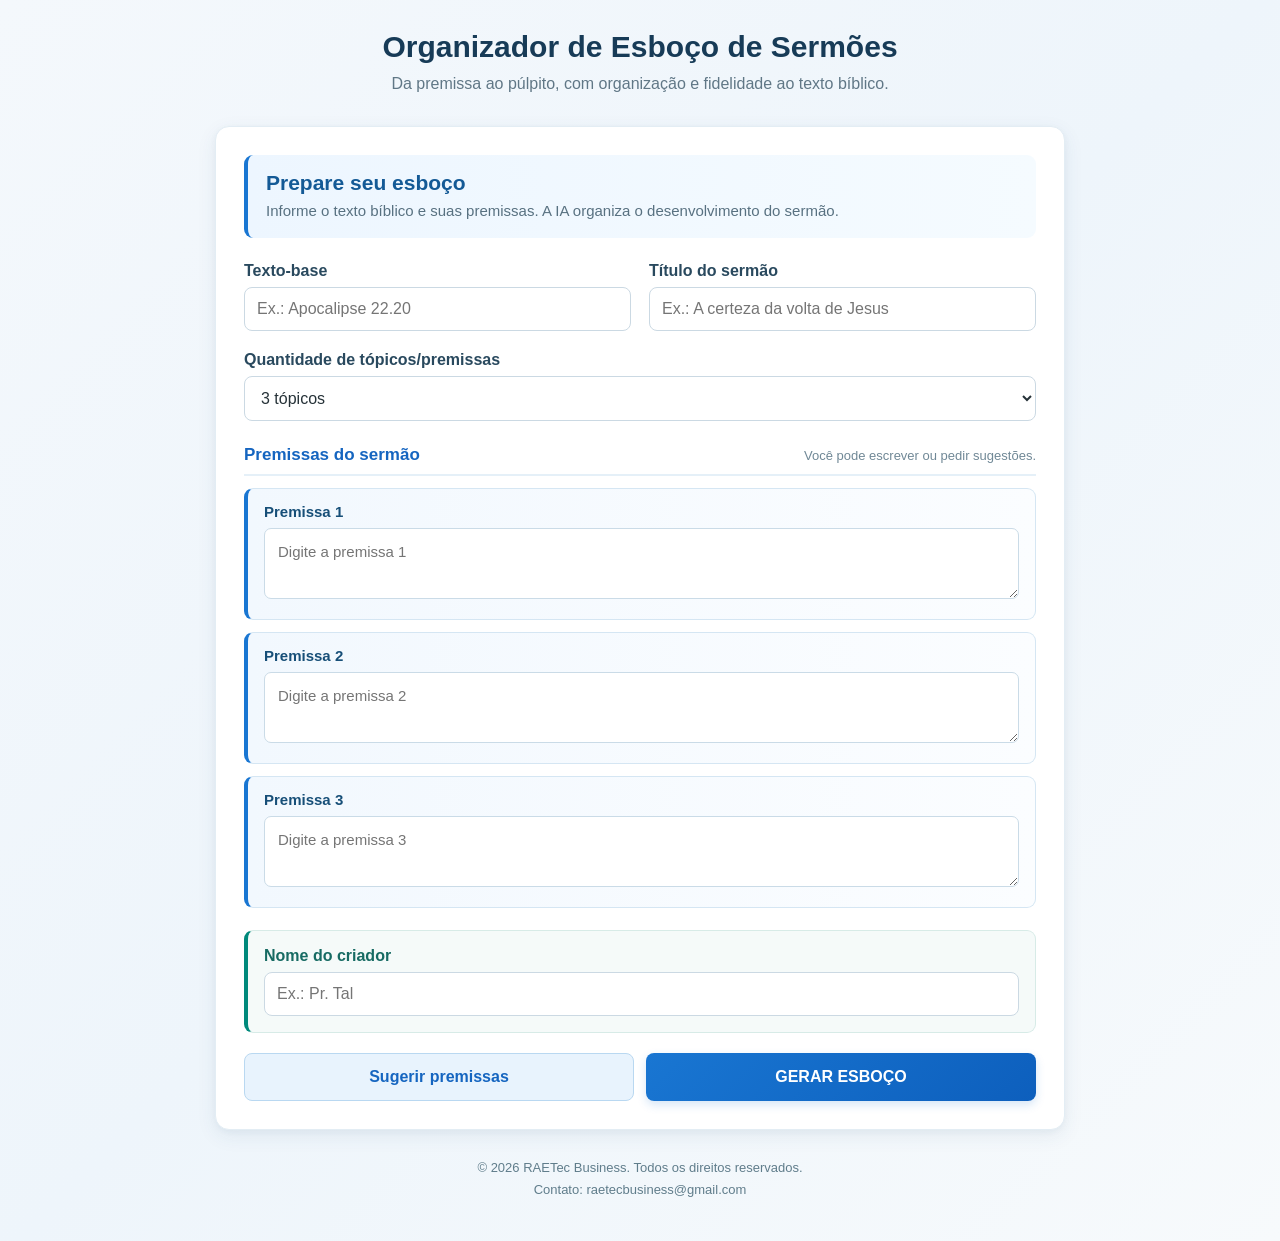
==== Frontend/index.html @ 19017d80 "Primeira versão do Organizador de Sermões" ====
<!DOCTYPE html>
<html lang="pt-BR">

<head>
    <meta charset="UTF-8">
    <meta name="viewport" content="width=device-width, initial-scale=1.0">

    <title>Organizador de Esboço de Sermões</title>

    <link rel="stylesheet" href="style.css">
</head>

<body>

    <main class="container">

        <!-- =====================================================
             CABEÇALHO
        ====================================================== -->

        <header class="cabecalho">

            <div class="marca">
                <span class="marca-linha"></span>

                <div>
                    <h1>Organizador de Esboço de Sermões</h1>

                    <p class="subtitulo">
                        Da premissa ao púlpito, com organização e fidelidade ao texto bíblico.
                    </p>
                </div>
            </div>

        </header>


        <!-- =====================================================
             FORMULÁRIO
        ====================================================== -->

        <section class="formulario">

            <div class="cabecalho-formulario">
                <h2>Prepare seu esboço</h2>

                <p>
                    Informe o texto bíblico e suas premissas.
                    A IA organiza o desenvolvimento do sermão.
                </p>
            </div>


            <!-- TEXTO-BASE + TÍTULO -->

            <div class="linha-campos">

                <div class="campo">
                    <label for="textoBase">
                        Texto-base
                    </label>

                    <input
                        type="text"
                        id="textoBase"
                        placeholder="Ex.: Apocalipse 22.20"
                    >
                </div>


                <div class="campo">
                    <label for="titulo">
                        Título do sermão
                    </label>

                    <input
                        type="text"
                        id="titulo"
                        placeholder="Ex.: A certeza da volta de Jesus"
                    >
                </div>

            </div>


            <!-- QUANTIDADE DE TÓPICOS -->

            <div class="campo campo-quantidade">

                <label for="quantidadeTopicos">
                    Quantidade de tópicos/premissas
                </label>

                <select id="quantidadeTopicos">

                    <option value="1">
                        1 tópico
                    </option>

                    <option value="2">
                        2 tópicos
                    </option>

                    <option value="3" selected>
                        3 tópicos
                    </option>

                    <option value="4">
                        4 tópicos
                    </option>

                    <option value="5">
                        5 tópicos
                    </option>

                    <option value="6">
                        6 tópicos
                    </option>

                </select>

            </div>


            <!-- PREMISSAS -->

            <div class="secao-premissas">

                <div class="titulo-secao">
                    <span>Premissas do sermão</span>

                    <small>
                        Você pode escrever ou pedir sugestões.
                    </small>
                </div>


                <!-- CAMPOS CRIADOS PELO JAVASCRIPT -->

                <div id="premissasContainer"></div>

            </div>


            <!-- CRIADOR -->

            <div class="campo campo-criador">

                <label for="criador">
                    Nome do criador
                </label>

                <input
                    type="text"
                    id="criador"
                    placeholder="Ex.: Pr. Tal"
                >

            </div>


            <!-- BOTÕES -->

            <div class="acoes-formulario">

                <button
                    type="button"
                    id="btnSugerir"
                    class="botao-secundario"
                >
                    Sugerir premissas
                </button>


                <button
                    type="button"
                    id="btnGerar"
                    class="botao-principal"
                >
                    GERAR ESBOÇO
                </button>

            </div>

        </section>


        <!-- =====================================================
             RESULTADO
        ====================================================== -->

        <section
            id="resultado"
            class="resultado"
            style="display: none;"
        >

            <div class="cabecalho-resultado">

                <div>
                    <span class="resultado-etiqueta">
                        Esboço pronto
                    </span>

                    <h2>Esboço Gerado</h2>
                </div>

            </div>


            <!-- TEXTO DO ESBOÇO -->

            <div
                id="conteudoResultado"
                class="conteudo-resultado"
            ></div>


            <!-- EXPORTAR PARA WORD -->

            <div class="acoes-resultado">

                <button
                    type="button"
                    id="btnExportarWord"
                    class="botao-principal"
                    style="display: none;"
                >
                    EXPORTAR PARA WORD
                </button>

            </div>

        </section>


        <!-- =====================================================
             RODAPÉ
        ====================================================== -->

        <footer class="rodape">
    <p>© 2026 RAETec Business. Todos os direitos reservados.</p>
    <p>Contato: raetecbusiness@gmail.com</p>
</footer>

    </main>


    <!-- JAVASCRIPT -->

    <script src="script.js"></script>

</body>

</html>
---- Frontend/style.css ----
/* =====================================================
   CONFIGURAÇÕES GERAIS
===================================================== */

* {
    box-sizing: border-box;
    margin: 0;
    padding: 0;
}

body {
    font-family: Arial, Helvetica, sans-serif;
    background: linear-gradient(
        135deg,
        #f4f8fc 0%,
        #eef5fb 50%,
        #f7fafc 100%
    );
    color: #263238;
    min-height: 100vh;
    padding: 30px 15px;
}


/* =====================================================
   CONTAINER PRINCIPAL
===================================================== */

.container {
    width: 100%;
    max-width: 850px;
    margin: 0 auto;
}


/* =====================================================
   CABEÇALHO PRINCIPAL
===================================================== */

header {
    text-align: center;
    margin-bottom: 30px;
}

header h1 {
    font-size: 30px;
    margin-bottom: 8px;
    color: #173b57;
    font-weight: 700;
}

.subtitulo {
    color: #607786;
    font-size: 16px;
    line-height: 1.5;
}


/* =====================================================
   FORMULÁRIO E RESULTADO
===================================================== */

.formulario,
.resultado {
    background: #ffffff;
    border: 1px solid #e3edf4;
    border-radius: 14px;
    padding: 28px;
    box-shadow:
        0 6px 20px rgba(33, 78, 112, 0.08),
        0 2px 6px rgba(33, 78, 112, 0.04);
}


/* =====================================================
   CABEÇALHO DO FORMULÁRIO
===================================================== */

.cabecalho-formulario {
    margin-bottom: 24px;
    padding: 15px 18px;
    background: linear-gradient(
        90deg,
        #edf6ff,
        #f5fbff
    );
    border-left: 4px solid #1976d2;
    border-radius: 9px;
}

.cabecalho-formulario h2 {
    font-size: 21px;
    line-height: 1.2;
    margin: 0 0 5px 0;
    font-weight: 700;
    color: #145a96;
}

.cabecalho-formulario p {
    margin: 0;
    font-size: 15px;
    line-height: 1.5;
    color: #587181;
}


/* =====================================================
   CAMPOS DO FORMULÁRIO
===================================================== */

.campo {
    margin-bottom: 20px;
}

.campo label {
    display: block;
    font-weight: 700;
    margin-bottom: 7px;
    color: #29495e;
}

.campo input,
.campo textarea,
.campo select,
select {
    width: 100%;
    padding: 12px;
    border: 1px solid #cbd9e3;
    border-radius: 8px;
    font-size: 16px;
    font-family: inherit;
    background: #ffffff;
    color: #263238;
    transition:
        border-color 0.2s ease,
        box-shadow 0.2s ease,
        background-color 0.2s ease;
}

.campo input:hover,
.campo textarea:hover,
.campo select:hover,
select:hover {
    border-color: #9eb9cb;
}

.campo textarea {
    min-height: 85px;
    resize: vertical;
}

.campo input:focus,
.campo textarea:focus,
.campo select:focus,
select:focus {
    outline: none;
    border-color: #1976d2;
    box-shadow: 0 0 0 3px rgba(25, 118, 210, 0.12);
    background: #ffffff;
}


/* =====================================================
   TEXTO-BASE E TÍTULO
===================================================== */

.linha-campos {
    display: grid;
    grid-template-columns: 1fr 1fr;
    gap: 18px;
}

.linha-campos .campo {
    margin-bottom: 20px;
}


/* =====================================================
   QUANTIDADE DE TÓPICOS
===================================================== */

.campo-quantidade {
    margin-bottom: 24px;
}


/* =====================================================
   CABEÇALHO DAS PREMISSAS
===================================================== */

.secao-premissas {
    margin-top: 4px;
    margin-bottom: 20px;
}

.titulo-secao {
    display: flex;
    align-items: baseline;
    justify-content: space-between;
    gap: 15px;
    margin-bottom: 12px;
    padding-bottom: 9px;
    border-bottom: 2px solid #e5f0f8;
}

.titulo-secao span {
    font-size: 17px;
    font-weight: 700;
    color: #1565c0;
}

.titulo-secao small {
    font-size: 13px;
    font-weight: normal;
    color: #708896;
}


/* =====================================================
   PREMISSAS
===================================================== */

#premissasContainer {
    margin-top: 0;
}

.premissa {
    background: linear-gradient(
        90deg,
        #f2f8fe 0%,
        #fbfdff 100%
    );

    border: 1px solid #d5e6f3;
    border-left: 4px solid #1976d2;

    border-radius: 9px;

    padding: 14px 16px 16px;
    margin-bottom: 12px;

    transition:
        border-color 0.2s ease,
        box-shadow 0.2s ease,
        transform 0.15s ease;
}

.premissa:hover {
    border-color: #a9cce5;
    border-left-color: #0d6efd;

    box-shadow:
        0 4px 12px rgba(25, 118, 210, 0.07);
}

.premissa label {
    display: block;
    font-weight: 700;
    font-size: 15px;
    margin-bottom: 8px;
    color: #174f78;
}

.premissa textarea {
    width: 100%;
    min-height: 68px;

    padding: 12px 13px;

    border: 1px solid #cadbe7;
    border-radius: 7px;

    font-size: 15px;
    line-height: 1.5;

    font-family: inherit;
    resize: vertical;

    background: #ffffff;
    color: #263238;

    transition:
        border-color 0.2s ease,
        box-shadow 0.2s ease;
}

.premissa textarea:focus {
    outline: none;

    border-color: #1976d2;

    box-shadow:
        0 0 0 3px rgba(25, 118, 210, 0.12);
}


/* =====================================================
   CRIADOR
===================================================== */

.campo-criador {
    margin-top: 22px;
    margin-bottom: 20px;

    padding: 16px;

    background: #f5faf9;

    border: 1px solid #d7ebe7;
    border-left: 4px solid #00897b;

    border-radius: 9px;
}

.campo-criador label {
    color: #176b63;
}

.campo-criador input:focus {
    border-color: #00897b;

    box-shadow:
        0 0 0 3px rgba(0, 137, 123, 0.11);
}


/* =====================================================
   BOTÕES
===================================================== */

button {
    width: 100%;

    border: none;
    border-radius: 8px;

    padding: 14px;

    font-size: 16px;
    font-weight: 700;

    cursor: pointer;

    margin-top: 10px;

    font-family: inherit;

    transition:
        background-color 0.2s ease,
        box-shadow 0.2s ease,
        transform 0.1s ease;
}

button:active {
    transform: translateY(1px);
}

button:disabled {
    opacity: 0.6;
    cursor: not-allowed;
    transform: none;
}


/* =====================================================
   BOTÃO PRINCIPAL
===================================================== */

.botao-principal {
    background: linear-gradient(
        135deg,
        #1976d2,
        #0d5fbd
    );

    color: #ffffff;

    box-shadow:
        0 4px 10px rgba(25, 118, 210, 0.18);
}

.botao-principal:hover {
    background: linear-gradient(
        135deg,
        #1565c0,
        #0a55aa
    );

    box-shadow:
        0 6px 14px rgba(25, 118, 210, 0.25);
}


/* =====================================================
   BOTÃO SECUNDÁRIO
===================================================== */

.botao-secundario {
    background: #e8f3fd;
    color: #1565c0;

    border: 1px solid #b9d8f1;
}

.botao-secundario:hover {
    background: #d8ecfc;
    border-color: #90c2e8;
}


/* =====================================================
   ÁREA DOS BOTÕES DO FORMULÁRIO
===================================================== */

.acoes-formulario {
    display: grid;
    grid-template-columns: 1fr 1fr;
    gap: 12px;
    margin-top: 4px;
}

.acoes-formulario button {
    margin-top: 0;
}


/* =====================================================
   RESULTADO
===================================================== */

.resultado {
    margin-top: 25px;
}

.cabecalho-resultado {
    padding: 14px 16px 18px;

    margin-bottom: 22px;

    background: linear-gradient(
        90deg,
        #eef7ff,
        #f8fbfd
    );

    border-left: 4px solid #1976d2;
    border-radius: 8px;
}

.cabecalho-resultado h2 {
    margin: 5px 0 0;

    color: #174f78;

    font-size: 24px;
}

.resultado-etiqueta {
    display: inline-block;

    font-size: 12px;
    font-weight: 700;

    text-transform: uppercase;

    letter-spacing: 0.6px;

    color: #00897b;
}

#conteudoResultado {
    line-height: 1.7;
}

.conteudo-resultado {
    color: #263238;
}


/* =====================================================
   TEXTO DO ESBOÇO
===================================================== */

.texto-esboco {
    white-space: normal;

    line-height: 1.65;

    font-size: 16px;

    color: #263238;
}

.texto-esboco h2 {
    font-size: 25px;

    text-align: center;

    margin: 5px 0 20px;

    color: #174f78;
}

.texto-esboco h3 {
    font-size: 19px;

    margin-top: 28px;
    margin-bottom: 8px;

    color: #1565c0;
}

.texto-esboco h4 {
    font-size: 17px;

    margin-top: 18px;
    margin-bottom: 5px;

    color: #176b63;
}

.texto-esboco strong {
    color: #174f78;
}


/* =====================================================
   IDENTIFICAÇÃO FINAL
===================================================== */

.identificacao-final {
    margin-top: 28px;

    padding: 18px;

    border-top: 2px solid #dcecf6;

    background: #f7fbfe;

    border-radius: 8px;

    line-height: 1.6;
}

.identificacao-final strong {
    color: #176b63;
}


/* =====================================================
   EXPORTAÇÃO PARA WORD
===================================================== */

.acoes-resultado {
    margin-top: 25px;
}

/*
   O botão de exportação recebe uma cor diferente
   para facilitar a identificação da ação.
*/

#btnExportarWord {
    margin-top: 0;

    background: linear-gradient(
        135deg,
        #009688,
        #00796b
    );

    color: #ffffff;

    box-shadow:
        0 4px 10px rgba(0, 137, 123, 0.18);
}

#btnExportarWord:hover {
    background: linear-gradient(
        135deg,
        #00897b,
        #00695c
    );

    box-shadow:
        0 6px 14px rgba(0, 137, 123, 0.25);
}


/* =====================================================
   CARREGAMENTO
===================================================== */

.carregando {
    text-align: center;

    padding: 30px 10px;

    color: #1565c0;

    font-weight: 600;
}


/* =====================================================
   ERROS
===================================================== */

.erro {
    background: #fff4f4;

    border: 1px solid #efb8b8;
    border-left: 4px solid #d64545;

    color: #8a2e2e;

    border-radius: 8px;

    padding: 18px;
}


/* =====================================================
   RODAPÉ
===================================================== */

/* =====================================================
   RODAPÉ
===================================================== */

.rodape {
    text-align: center;
    color: #607d8b;
    font-size: 13px;
    line-height: 1.6;
    padding: 28px 10px 10px;
}

.rodape p {
    margin: 0;
}

.rodape p + p {
    margin-top: 2px;
}

/* =====================================================
   RESPONSIVIDADE
===================================================== */

@media (max-width: 700px) {

    body {
        padding: 18px 10px;
    }

    .formulario,
    .resultado {
        padding: 20px 16px;
    }

    header {
        margin-bottom: 22px;
    }

    header h1 {
        font-size: 24px;
    }

    .subtitulo {
        font-size: 14px;
    }

    .linha-campos {
        grid-template-columns: 1fr;
        gap: 0;
    }

    .titulo-secao {
        display: block;
    }

    .titulo-secao small {
        display: block;
        margin-top: 4px;
    }

    .acoes-formulario {
        grid-template-columns: 1fr;
        gap: 10px;
    }

    .premissa {
        padding: 13px;
    }

    .cabecalho-formulario {
        padding: 14px;
    }

    .cabecalho-formulario h2 {
        font-size: 20px;
    }

    .cabecalho-resultado h2 {
        font-size: 21px;
    }

    .campo-criador {
        padding: 14px;
    }
}

/* =====================================================
   RESPONSIVIDADE COMPLETA PARA CELULAR
   Adicionar no FINAL do style.css
===================================================== */

/* Impede estouro lateral em qualquer tela */
html,
body {
    width: 100%;
    max-width: 100%;
    overflow-x: hidden;
}

img,
svg {
    max-width: 100%;
}


/* =====================================================
   TABLETS E CELULARES
===================================================== */

@media (max-width: 700px) {

    body {
        padding: 12px 8px;
        background: linear-gradient(
            180deg,
            #f1f7fc 0%,
            #f7fafc 100%
        );
    }

    .container {
        width: 100%;
        max-width: 100%;
        margin: 0 auto;
    }


    /* CABEÇALHO */

    header {
        margin-bottom: 18px;
        padding: 4px 6px;
    }

    header h1 {
        font-size: 23px;
        line-height: 1.2;
        margin-bottom: 6px;
    }

    .subtitulo {
        font-size: 14px;
        line-height: 1.4;
        padding: 0 8px;
    }


    /* CARTÕES PRINCIPAIS */

    .formulario,
    .resultado {
        width: 100%;
        padding: 18px 14px;
        border-radius: 12px;
        box-shadow:
            0 4px 14px rgba(33, 78, 112, 0.08);
    }


    /* PREPARE SEU ESBOÇO */

    .cabecalho-formulario {
        padding: 13px 14px;
        margin-bottom: 20px;
        border-left-width: 3px;
    }

    .cabecalho-formulario h2 {
        font-size: 19px;
        line-height: 1.25;
        margin-bottom: 5px;
    }

    .cabecalho-formulario p {
        font-size: 14px;
        line-height: 1.4;
    }


    /* TEXTO-BASE E TÍTULO
       Um abaixo do outro no celular */

    .linha-campos {
        display: block;
    }

    .linha-campos .campo {
        width: 100%;
    }


    /* CAMPOS */

    .campo {
        width: 100%;
        margin-bottom: 17px;
    }

    .campo label {
        font-size: 15px;
        margin-bottom: 6px;
    }

    .campo input,
    .campo textarea,
    .campo select,
    select {
        width: 100%;
        max-width: 100%;
        min-height: 48px;

        padding: 12px;

        font-size: 16px;

        border-radius: 8px;
    }


    /* Mantém 16px para evitar zoom automático
       em alguns navegadores de celular */

    input,
    textarea,
    select,
    button {
        font-size: 16px;
    }


    /* QUANTIDADE */

    .campo-quantidade {
        margin-bottom: 21px;
    }


    /* CABEÇALHO DAS PREMISSAS */

    .titulo-secao {
        display: block;
        padding-bottom: 9px;
        margin-bottom: 12px;
    }

    .titulo-secao span {
        display: block;
        font-size: 16px;
    }

    .titulo-secao small {
        display: block;
        margin-top: 4px;
        font-size: 13px;
        line-height: 1.35;
    }


    /* PREMISSAS */

    #premissasContainer {
        width: 100%;
    }

    .premissa {
        width: 100%;

        padding: 12px;

        margin-bottom: 11px;

        border-radius: 8px;
        border-left-width: 4px;
    }

    .premissa label {
        font-size: 15px;
        margin-bottom: 7px;
    }

    .premissa textarea {
        width: 100%;
        max-width: 100%;

        min-height: 80px;

        padding: 11px;

        font-size: 16px;
        line-height: 1.45;

        border-radius: 7px;
    }


    /* CRIADOR */

    .campo-criador {
        width: 100%;

        margin-top: 18px;
        margin-bottom: 18px;

        padding: 13px;

        border-radius: 8px;
    }

    .campo-criador input {
        width: 100%;
    }


    /* BOTÕES
       Um abaixo do outro no celular */

    .acoes-formulario {
        display: flex;
        flex-direction: column;
        gap: 10px;

        width: 100%;
    }

    .acoes-formulario button {
        width: 100%;
        min-height: 50px;

        margin: 0;

        padding: 14px 12px;

        border-radius: 8px;

        font-size: 15px;
    }

    #btnGerar {
        order: 1;
    }

    #btnSugerir {
        order: 2;
    }


    /* RESULTADO */

    .resultado {
        margin-top: 18px;
    }

    .cabecalho-resultado {
        padding: 12px 13px;
        margin-bottom: 18px;
    }

    .cabecalho-resultado h2 {
        font-size: 20px;
        line-height: 1.3;
    }

    .resultado-etiqueta {
        font-size: 11px;
    }


    /* TEXTO DO SERMÃO */

    #conteudoResultado {
        width: 100%;
        overflow-wrap: break-word;
        word-wrap: break-word;
    }

    .texto-esboco {
        width: 100%;

        font-size: 16px;
        line-height: 1.65;

        overflow-wrap: break-word;
        word-break: normal;
    }

    .texto-esboco h2 {
        font-size: 21px;
        line-height: 1.3;

        margin: 5px 0 18px;
    }

    .texto-esboco h3 {
        font-size: 18px;
        line-height: 1.35;

        margin-top: 23px;
    }

    .texto-esboco h4 {
        font-size: 16px;
        line-height: 1.4;
    }


    /* CRIADOR E DATA NO RESULTADO */

    .identificacao-final {
        margin-top: 22px;
        padding: 14px;

        font-size: 14px;
        line-height: 1.6;
    }


    /* EXPORTAR PARA WORD */

    .acoes-resultado {
        width: 100%;
        margin-top: 18px;
    }

    #btnExportarWord {
        width: 100%;
        min-height: 50px;

        padding: 14px 10px;

        font-size: 15px;
    }


    /* RODAPÉ */

    .rodape {
        padding: 20px 5px 8px;

        font-size: 12px;
    }
}


/* =====================================================
   CELULARES PEQUENOS
===================================================== */

@media (max-width: 400px) {

    body {
        padding: 8px 6px;
    }

    header h1 {
        font-size: 21px;
    }

    .subtitulo {
        font-size: 13px;
    }

    .formulario,
    .resultado {
        padding: 15px 11px;
        border-radius: 10px;
    }

    .cabecalho-formulario {
        padding: 12px;
    }

    .cabecalho-formulario h2 {
        font-size: 18px;
    }

    .cabecalho-formulario p {
        font-size: 13px;
    }

    .campo label,
    .premissa label {
        font-size: 14px;
    }

    .premissa {
        padding: 10px;
    }

    .premissa textarea {
        min-height: 78px;
    }

    .texto-esboco {
        font-size: 15px;
        line-height: 1.6;
    }

    .texto-esboco h2 {
        font-size: 20px;
    }
}
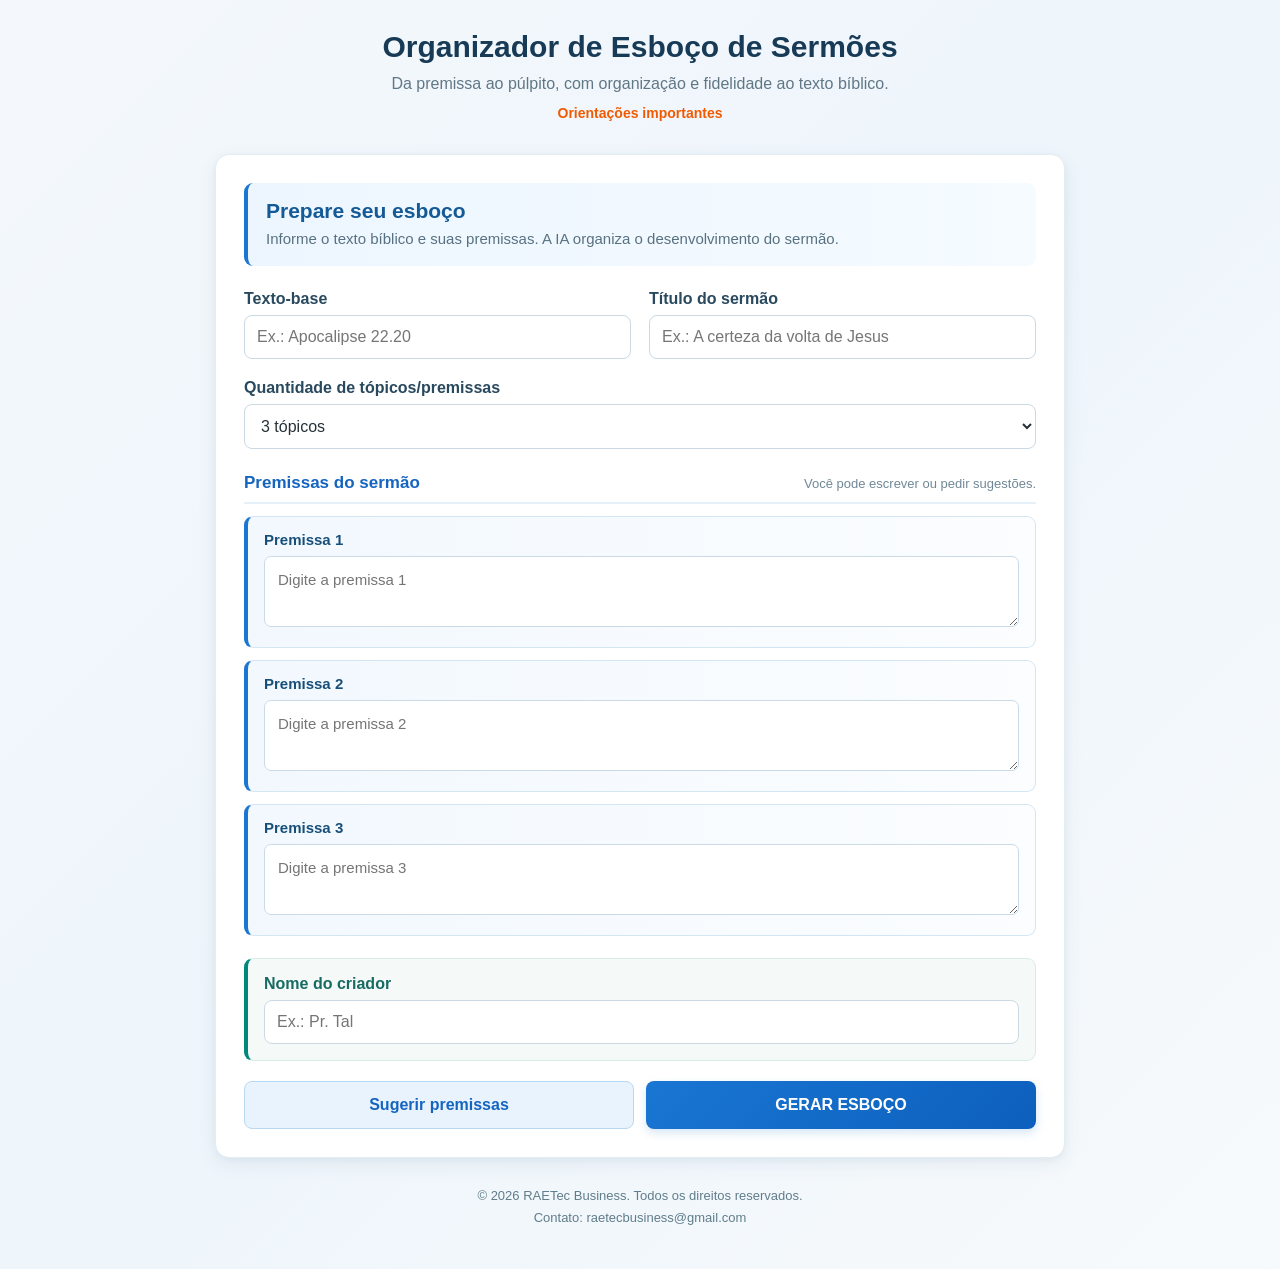
==== commit fd6c8b2b: "Adiciona orientacoes e introducao aos sermoes" ====
--- a/Frontend/index.html
+++ b/Frontend/index.html
@@ -28,6 +28,10 @@
 
                     <p class="subtitulo">
                         Da premissa ao púlpito, com organização e fidelidade ao texto bíblico.
+
+                        <a href="orientacoes.html" class="link-orientacoes"> 
+                            Orientações importantes  
+                        </a>
                     </p>
                 </div>
             </div>
--- a/Frontend/style.css
+++ b/Frontend/style.css
@@ -1125,4 +1125,21 @@
     .texto-esboco h2 {
         font-size: 20px;
     }
+}
+
+/* Link para orientações importantes */
+/* Link para orientações importantes */
+.link-orientacoes {
+    display: block;
+    width: fit-content;
+    margin: 7px auto 0;
+    color: #f05a00;
+    font-size: 14px;
+    font-weight: 700;
+    text-decoration: none;
+}
+
+.link-orientacoes:hover {
+    color: #c94700;
+    text-decoration: underline;
 }
